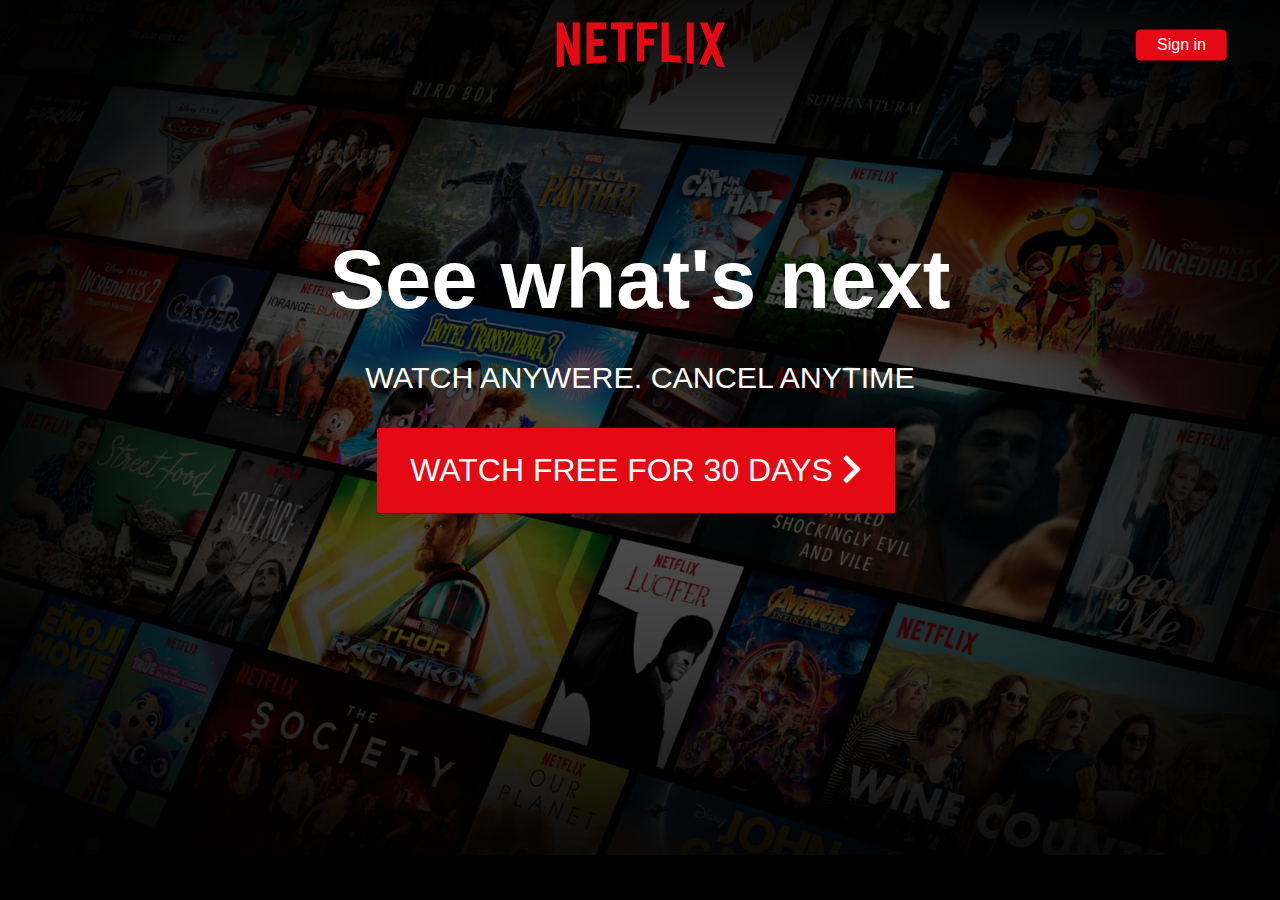
==== Netflix Project/index.html @ 3988c2d9 "Netflix project onboard" ====
<!DOCTYPE html>
<html lang="en">

<head>
    <meta charset="UTF-8">
    <meta http-equiv="X-UA-Compatible" content="IE=edge">
    <meta name="viewport" content="width=device-width, initial-scale=1.0">
    <link rel="stylesheet" href="https://cdnjs.cloudflare.com/ajax/libs/font-awesome/5.15.3/css/all.min.css">
    <link rel="stylesheet" href="css/style.css">
    <title>Netflix - Watch TV Shows Online, Watch Movies Online</title>
</head>

<body>
    <header class="showcase">
        <div class="showcase-top">
            <img src="images/logo.png" alt="Netflix">
            <a href="#" class="btn btn-rounded">Sign in</a>
        </div>
        <div class="showcase-content">
            <h1>See what's next</h1>
            <p>Watch anywere. Cancel anytime</p>
            <a href="#" class="btn btn-xl">
                Watch Free For 30 Days <i class="fas fa-chevron-right btn-icon"></i>
            </a>
        </div>
    </header>
</body>

</html>
---- Netflix Project/css/style.css ----
:root {
    --primary-color: #e50914;
}

*{
    box-sizing: border-box;
    margin: 0;
    padding: 0;
}

body{
    font-family: Helvetica, sans-serif;
    -webkit-font-smoothing: antialiased;
    background: #000;
    color: #999;
}

ul{
    list-style: none;
}

h1,h2,h3,h4{
    color: #fff;
}

a{
    color: #fff;
    text-decoration: none;
}

p{
    margin: 0.5rem 0;
}

img{
    width: 100%;
}

.showcase{
    width: 100%;
    height: 95vh;
    position: relative;
    background: url('../images/background.jpg') no-repeat center center/cover;
}

.showcase::after{
    content: '';
    position: absolute;
    top: 0;
    left: 0;
    width: 100%;
    height: 100%;
    z-index: 1;
    background: rgba(0,0,0, 0.6);
    box-shadow: inset 120px 100px 250px #000000, inset -120px -100px 250px #000000;
}

.showcase-top{
    position: relative;
    height: 90px;
    z-index: 2;
}

.showcase-top img{
    width: 170px;
    position: absolute;
    top: 50%;
    left: 50%;
    transform: translate(-50%, -50%);
}

.showcase-top a{
    position: absolute;
    top: 50%;
    right: 0;
    transform: translate(-50%, -50%);
}


.showcase-content{
    position: relative;
    margin: auto;
    display: flex;
    flex-direction: column;
    justify-content: center;
    align-items: center;
    text-align: center;
    margin-top: 9rem;
    z-index: 2;
}

.showcase-content h1{
    font-weight: 700;
    font-size: 5.2rem;
    line-height: 1.1;
    margin: 0 0 2rem;
}

.showcase-content p{
    text-transform: uppercase;
    color: #fff;
    font-weight: 400;
    font-size: 1.9rem;
    line-height: 1.25;
    margin: 0 0 2rem;
}

/* Button */
.btn{
    display: inline-block;
    background: var(--primary-color);
    color: #fff;
    padding: 0.4rem 1.3rem;
    font-size: 1rem;
    text-align: center;
    border: none;
    cursor: pointer;
    margin-right: 0.5rem;
    outline: none;
    box-shadow: 0 1px 0 rgba(0,0,0,0.45);
    border-radius: 2px;
}

.btn:hover{
    opacity: 0.9;
}

.btn-rounded{
    border-radius: 5px;
}

.btn-xl{
    font-size: 2rem;
    padding: 1.5rem 2.1rem;
    text-transform: uppercase;
}

.btn-lg{
    font-size: 1rem;
    padding: 0.8rem 1.3rem;
    text-transform: uppercase;
}
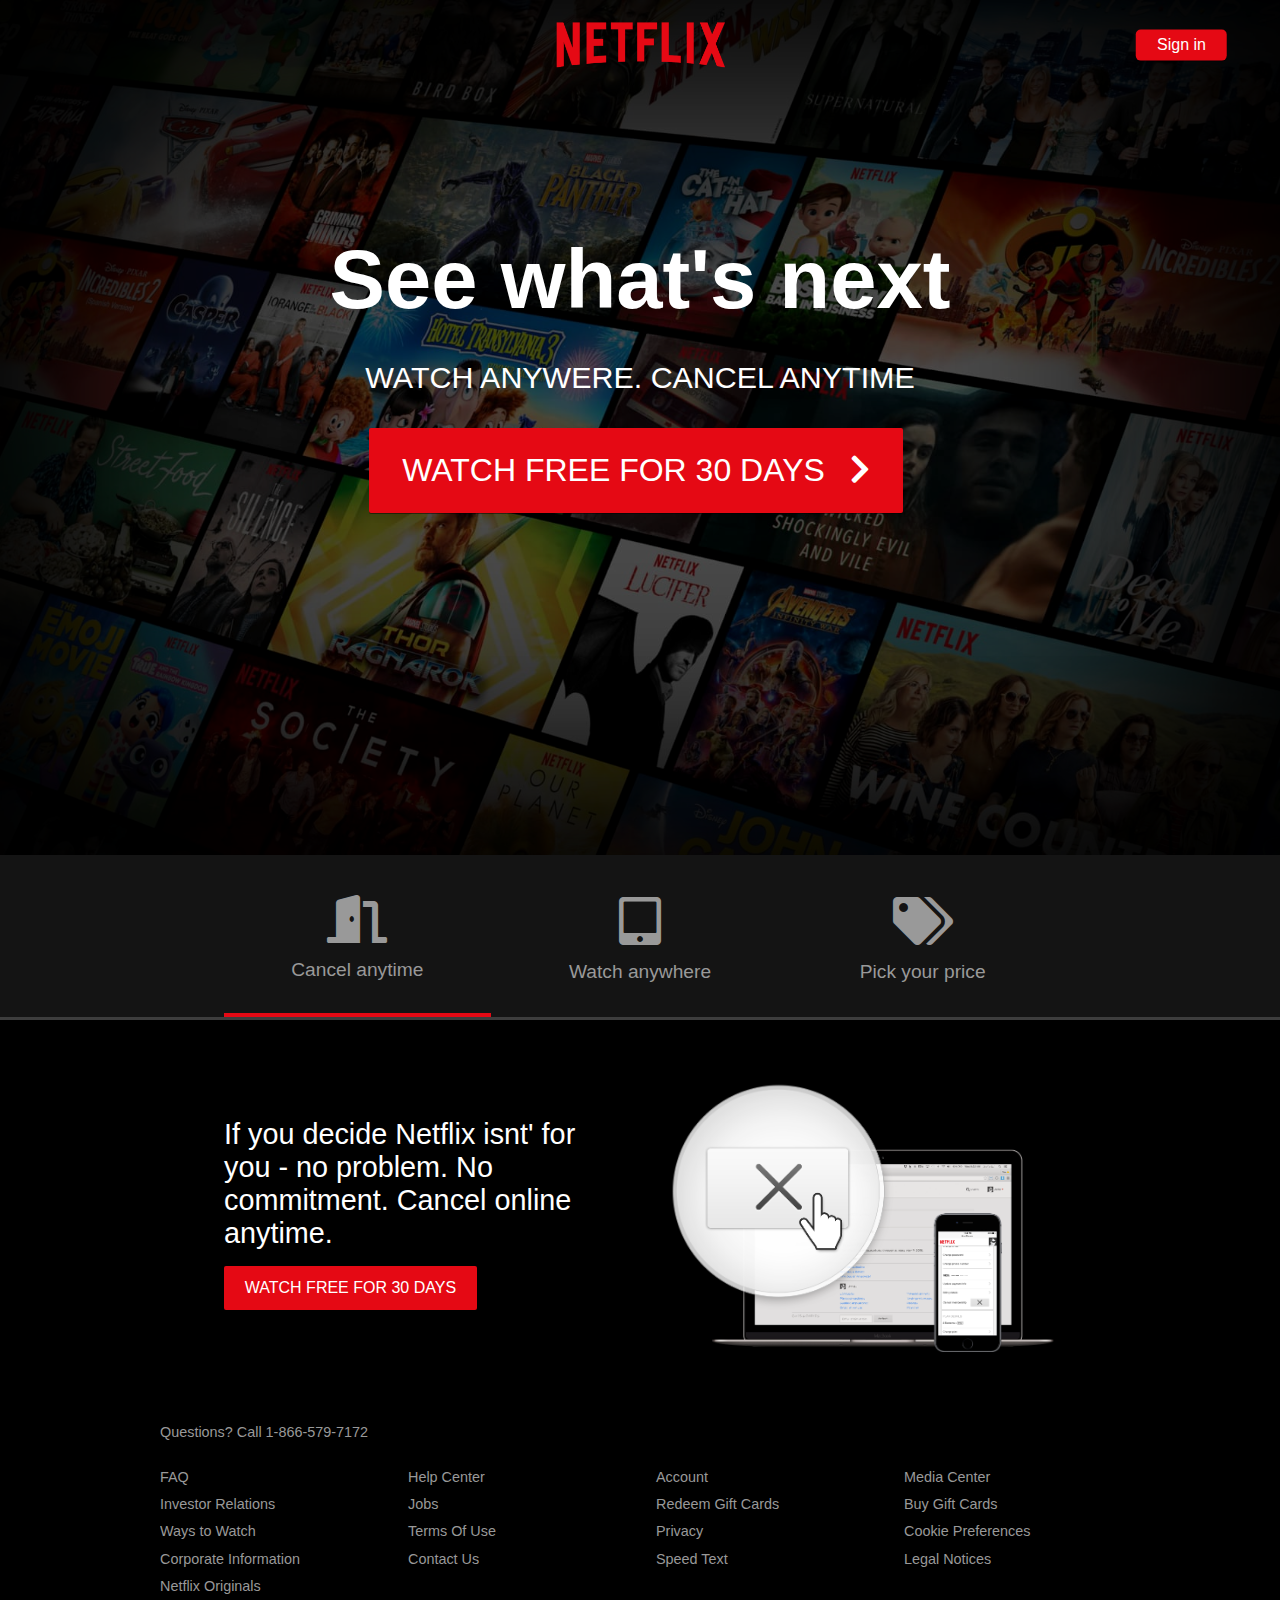
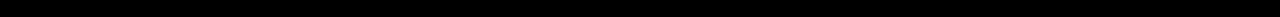
==== commit 49074cf8: "Complete of Landing Page" ====
--- a/Netflix Project/index.html
+++ b/Netflix Project/index.html
@@ -24,6 +24,169 @@
             </a>
         </div>
     </header>
+
+    <section class="tabs">
+        <div class="container">
+            <div id="tab-1" class="tab-item tab-border">
+                <i class="fas fa-door-open fa-3x"></i>
+                <p class="hide-sm">Cancel anytime</p>
+            </div>
+            <div id="tab-2" class="tab-item">
+                <i class="fas fa-tablet-alt fa-3x"></i>
+                <p class="hide-sm">Watch anywhere</p>
+            </div>
+            <div id="tab-3" class="tab-item">
+                <i class="fas fa-tags fa-3x"></i>
+                <p class="hide-sm">Pick your price</p>
+            </div>
+        </div>
+    </section>
+
+    <section class="tab-content">
+        <div class="container">
+            <!--Tab Content 1-->
+            <div id="tab-1-content" class="tab-content-item show">
+                <div class="tab-1-content-inner">
+                    <div>
+                        <p class="text-lg">
+                            If you decide Netflix isnt' for you - no problem. No commitment.
+                            Cancel online anytime.
+                        </p>
+                        <a href="#" class="btn btn-lg">Watch Free For 30 Days</a>
+                    </div>
+                    <img src="images/tab-content-1.png" alt="">
+                </div>
+            </div>
+
+            <!--Tab Content 2-->
+            <div id="tab-2-content" class="tab-content-item">
+                <div class="tab-2-content-top">
+                    <p class="text-lg">
+                        Watch TV shows and movies anytime. anywhere - personalized for you
+                    </p>
+                    <a href="#" class="btn btn-lg">Watch Free for 30 Days</a>
+                </div>
+
+                <div class="tab-2-content-bottom">
+                    <div>
+                        <img src="images/tab-content-2-1.png" alt="">
+                        <p class="text-md">Watch on your TV</p>
+                        <p class="text-dark">Smart TVs, PlayStation, Xbox, Chromecast, Apple TV, Blu-ray players and
+                            more.</p>
+                    </div>
+                    <div>
+                        <img src="images/tab-content-2-2.png" alt="">
+                        <p class="text-md">Watch instantly or download for later</p>
+                        <p class="text-dark">Available on phone and tablet, wherever you go.</p>
+                    </div>
+                    <div>
+                        <img src="images/tab-content-2-3.png" alt="">
+                        <p class="text-md">Use any computer</p>
+                        <p class="text-dark">Watch right on Netflix.com.</p>
+                    </div>
+                </div>
+            </div>
+
+            <!--Tab Content 3-->
+            <div id="tab-3-content" class="tab-content-item">
+                <div class="text-center">
+                    <p class="text-lg">Choose one plan and watch everything on Netflix</p>
+                    <a href="#" class="btn btn-lg">Watch Free for 30 Days</a>
+                </div>
+                <table class="table">
+                    <thead>
+                        <th></th>
+                        <th>Basic</th>
+                        <th>Standard</th>
+                        <th>Premium
+                        </th>
+                    </thead>
+                    <tbody>
+                        <tr>
+                            <td>Monthly price after free month ends on 6/19/19</td>
+                            <td>$8.99</td>
+                            <td>$12.99</td>
+                            <td>$15.99</td>
+                        </tr>
+                        <tr>
+                            <td>HD Available</td>
+                            <td><i class="fas fa-times"></i></td>
+                            <td><i class="fas fa-check"></i></td>
+                            <td><i class="fas fa-check"></i></td>
+                        </tr>
+                        <tr>
+                            <td>UHD Available</td>
+                            <td><i class="fas fa-times"></i></td>
+                            <td><i class="fas fa-times"></i></td>
+                            <td><i class="fas fa-check"></i></td>
+                        </tr>
+                        <tr>
+                            <td>Screens you can watch on the same time</td>
+                            <td>1</td>
+                            <td>2</td>
+                            <td>4</td>
+                        </tr>
+                        <tr>
+                            <td>Watch on your labtop, TV, phone and tablet</td>
+                            <td><i class="fas fa-check"></i></td>
+                            <td><i class="fas fa-check"></i></td>
+                            <td><i class="fas fa-check"></i></td>
+                        </tr>
+                        <tr>
+                            <td>Unlimited movies and TV shows</td>
+                            <td><i class="fas fa-check"></i></td>
+                            <td><i class="fas fa-check"></i></td>
+                            <td><i class="fas fa-check"></i></td>
+                        </tr>
+                        <tr>
+                            <td>Cancel anytime</td>
+                            <td><i class="fas fa-check"></i></td>
+                            <td><i class="fas fa-check"></i></td>
+                            <td><i class="fas fa-check"></i></td>
+                        </tr>
+                        <tr>
+                            <td>First month free</td>
+                            <td><i class="fas fa-check"></i></td>
+                            <td><i class="fas fa-check"></i></td>
+                            <td><i class="fas fa-check"></i></td>
+                        </tr>
+                    </tbody>
+                </table>
+            </div>
+
+    </section>
+
+    <footer class="footer">
+        <p>Questions? Call 1-866-579-7172</p>
+        <div class="footer-cols">
+            <ul>
+                <li><a href="#">FAQ</a></li>
+                <li><a href="#">Investor Relations</a></li>
+                <li><a href="#">Ways to Watch</a></li>
+                <li><a href="#">Corporate Information</a></li>
+                <li><a href="#">Netflix Originals</a></li>
+            </ul>
+            <ul>
+                <li><a href="#">Help Center</a></li>
+                <li><a href="#">Jobs</a></li>
+                <li><a href="#">Terms Of Use</a></li>
+                <li><a href="#">Contact Us</a></li>
+            </ul>
+            <ul>
+                <li><a href="#">Account</a></li>
+                <li><a href="#">Redeem Gift Cards</a></li>
+                <li><a href="#">Privacy</a></li>
+                <li><a href="#">Speed Text</a></li>
+            </ul>
+            <ul>
+                <li><a href="#">Media Center</a></li>
+                <li><a href="#">Buy Gift Cards</a></li>
+                <li><a href="#">Cookie Preferences</a></li>
+                <li><a href="#">Legal Notices</a></li>
+            </ul>
+        </div>
+    </footer>
+    <script src="js/main.js"></script>
 </body>
 
 </html>--- a/Netflix Project/css/style.css
+++ b/Netflix Project/css/style.css
@@ -1,5 +1,6 @@
 :root {
     --primary-color: #e50914;
+    --dark-color:#141414;
 }
 
 *{
@@ -105,6 +106,175 @@
     margin: 0 0 2rem;
 }
 
+/*Tabs*/
+.tabs{
+    background: var(--dark-color);
+    padding-top: 1rem;
+    border-bottom: 3px solid #3d3d3d;
+}
+
+.tabs .container{
+    display: grid;
+    grid-template-columns: repeat(3, 1fr);
+    grid-gap: 1rem;
+    align-items: center;
+    justify-content: center;
+    text-align: center
+    ;
+}
+
+.tabs p{
+    font-size: 1.2rem;
+    padding-top: 0.5rem;
+}
+
+.tabs .container > div{
+    padding: 1.5rem 0;
+}
+
+.tabs .container > div:hover{
+    color: #fff;
+    cursor: pointer;
+}
+
+.tab-border{
+    border-bottom: var(--primary-color) 4px solid;
+}
+
+/* Tab Content */
+.tab-content{
+    padding: 3rem 0;
+    background: #000;
+    color: #fff;
+}
+
+#tab-1-content .tab-1-content-inner{
+    display: grid;
+    grid-template-columns: repeat(2, 1fr);
+    grid-gap: 2rem;
+    align-items: center;
+    justify-content: center;
+}
+
+#tab-2-content .tab-2-content-top{
+    display: grid;
+    grid-template-columns: 2fr 1fr;
+    grid-gap: 1rem;
+    align-items: center;
+    justify-content: center;
+}
+
+#tab-2-content .tab-2-content-bottom{
+    margin-top: 2rem;
+    display: grid;
+    grid-template-columns: 1fr 1fr 1fr;
+    grid-gap: 2rem;
+    align-items: center;
+    justify-content: center;
+    text-align: center;
+}
+
+/* Hide content initially */
+#tab-1-content,
+#tab-2-content,
+#tab-3-content{
+    display: none;
+}
+
+.show{
+    display: block !important;
+}
+
+/* Table styles */
+.table{
+    width: 100%;
+    margin-top: 2rem;
+    border-collapse: collapse;
+    border-spacing: 0;
+}
+
+.table thead th{
+    text-transform: uppercase;
+    padding: 0.8rem;
+}
+
+.table tbody tr td{
+    color: #999;
+    padding: 0.8rem 1.2rem;
+    text-align: center;
+}
+
+.table tbody tr td:first-child{
+    text-align: left;
+}
+
+.table tbody tr:nth-child(odd){
+    background: #222;
+}
+
+/*Footer*/
+.footer{
+    max-width: 75%;
+    margin: 1rem auto;
+    overflow: auto;
+}
+
+/*Container*/
+.container{
+    max-width: 70%;
+    margin: auto;
+    overflow: hidden;
+    padding: 0 2rem;
+}
+
+.footer, .footer a{
+    color: #999;
+    font-size: 0.9rem;
+}
+
+.footer p{
+    margin-bottom: 1.5rem;
+}
+
+.footer .footer-cols{
+    display: grid;
+    grid-template-columns: repeat(4, 1fr);
+    grid-gap: 2rem;
+}
+
+.footer li{
+    line-height: 1.9;
+}
+
+
+/* Test Styles*/
+.text-xl{
+    font-size: 2rem;
+    margin-bottom: 1rem;
+    color: #fff;
+}
+
+.text-lg{
+    font-size: 1.8rem;
+    margin-bottom: 1rem;
+    color: #fff;
+}
+
+.text-md{
+    font-size: 1.5rem;
+    margin-bottom: 1rem;
+    color: #fff;
+}
+
+.text-center{
+    text-align: center;
+}
+
+.text-dark{
+    color: #999;
+}
+
+
 /* Button */
 .btn{
     display: inline-block;
@@ -139,4 +309,75 @@
     font-size: 1rem;
     padding: 0.8rem 1.3rem;
     text-transform: uppercase;
+}
+
+.btn-icon{
+    margin-left: 1rem;
+}
+
+@media(max-width: 960px){
+    .showcase{
+        height: 70vh;
+    }
+
+    .hide-sm{
+        display:none;
+    }
+
+    .showcase-top img{
+        top: 30%;
+        left: 5%;
+        transform: translate(0);
+    }
+
+    .showcase-content h1{
+        font-size: 3.7rem;
+        line-height: 1;
+    }
+
+    .showcase-content p{
+        font-size: 1.5rem;
+    }
+
+    .footer .footer-cols{
+        grid-template-columns: repeat(2, 1fr);
+    }
+
+    .btn-xl{
+        font-size: 1.5rem;
+        padding: 1.4rem 2rem;
+    }
+
+    .text-xl{
+        font-size: 1.5rem;      
+    }
+
+    .text-lg{
+        font-size: 1.3rem;      
+    }
+
+    .text-md{
+        font-size: 1rem;      
+    }
+}
+
+@media(max-width: 700px){
+    .showcase::after{
+        box-shadow: inset 80px 80px 250px #000000, inset -80px -80px 250px #000000;
+    }
+
+    #tab-1-content .tab-1-content-inner{
+        grid-template-columns: 1fr;
+        text-align: center;
+    }
+    
+    #tab-2-content .tab-2-content-top{
+        display: block;
+        text-align: center;
+    }
+
+    #tab-2-content .tab-2-content-bottom{
+        grid-template-columns: 1fr;
+        text-align: center;
+    }
 }